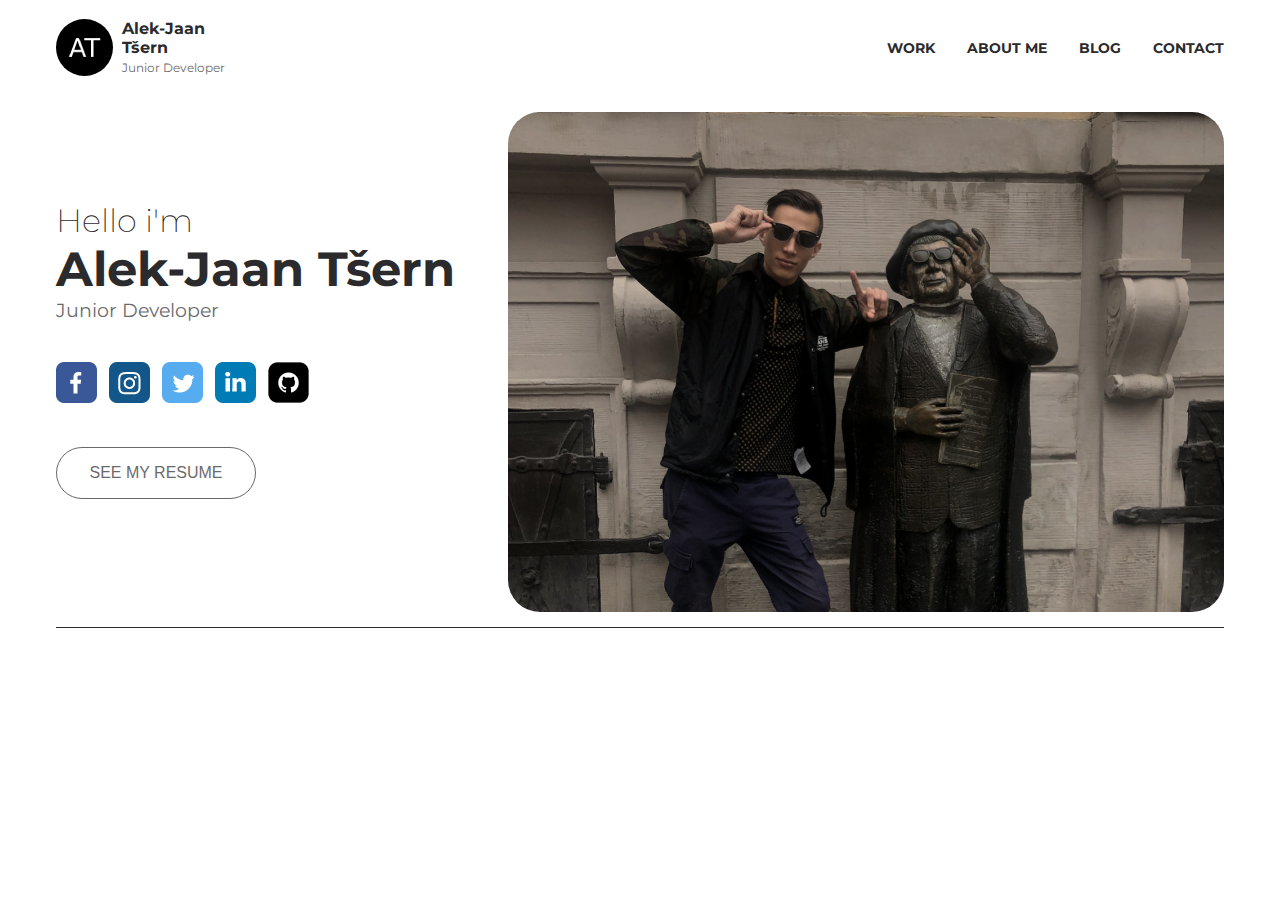
==== portfolio/index.html @ 9b3d6ac4 "portfolio project start" ====
<!doctype html>
<html lang="en">
<head>
    <meta charset="UTF-8">
    <meta name="viewport" content="width=device-width, user-scalable=no, initial-scale=1.0, maximum-scale=1.0, minimum-scale=1.0">
    <meta http-equiv="X-UA-Compatible" content="ie=edge">
    <link rel="preconnect" href="https://fonts.gstatic.com">
    <link href="https://fonts.googleapis.com/css2?family=Montserrat:ital,wght@0,300;0,400;0,700;1,300&display=swap" rel="stylesheet">
    <link rel="stylesheet" href="css/styles.css">
    <title>Portfolio</title>
</head>

<body>
    <header class="header">
        <div class="container">
            <div class="inner-header">
                <div class="user">
                    <img class="user-avatar" src="img/avatar_photo.png" alt="avatar-photo">
                    <div class="user-content">
                        <div class="user-name">Alek-Jaan <br> Tšern</div>
                        <div class="user-profession">Junior Developer</div>
                    </div>
                </div>
                <div class="nav">
                    <a href="#" class="nav-link">work</a>
                    <a href="#" class="nav-link">about me</a>
                    <a href="#" class="nav-link">blog</a>
                    <a href="#" class="nav-link">contact</a>
                </div>
            </div>
        </div>
    </header>
    <div class="intro">
        <div class="container">
            <div class="intro-inner">
                <div class="intro-content">
                    <h2 class="intro-subtitle">Hello i'm</h2>
                    <h1 class="intro-title">Alek-Jaan Tšern</h1>
                    <div class="intro-text">Junior Developer</div>
                    <div class="social">
                        <a href="https://www.facebook.com/profile.php?id=100003270018156" class="social-link"><img src="img/facebook.png" alt="facebook"></a>
                        <a href="https://www.instagram.com/winlanto/" class="social-link"><img src="img/instagram.png" alt="instagram"></a>
                        <a href="https://twitter.com/winlanto" class="social-link"><img src="img/twitter.png" alt="twitter"></a>
                        <a href="https://www.linkedin.com/in/alek-jaan-tsern-910b77205/" class="social-link"><img src="img/linkedin.png" alt="lindkedin"></a>
                        <a href="https://github.com/Winlanto/" class="social-link"><img src="img/github.png" alt="github"></a>
                    </div>
                    <button class="btn" type="button">see my resume</button>
                    <img class="intro-photo" src="img/photo.png" alt="photo">
                </div>
            </div>
        </div>
    </div>
</body>
</html>
---- portfolio/css/styles.css ----
/* 1rem = 16px*/
:root{
    --black: #2b2a2c;
    --grey: #7f7f7f;
    --light-grey: #cccccc;
    --white: #ffffff;
}
body{
    font-family: 'Montserrat', sans-serif;
    margin: 0;
    font-size: 1rem;
    color: #000000;

}
h1, h2, h3, h4, h5, h6 {
    margin: 0;

}
p{
    margin: 0 0 1rem;
}
*,
*:before,
*:after{
    box-sizing: border-box;
}
.container{
    width: 100%;
    max-width: 1200px;
    padding-left: 1rem;
    padding-right: 1rem;
    margin: 0 auto;
}
.header{
    margin: 1.2rem 0;
    position: relative;
}
.inner-header{
    display: flex;
    justify-content: space-between;
    align-items: center;
}
.user{
    display: flex;

}
.user-avatar {
    border-radius: 50%;
}
.user-content{
    padding-left: 9px;
}
.user-name{
    font-size: 1rem;
    font-weight: bold;
    color: var(--black);
    margin-bottom: 3px;
}
.user-profession{
    font-size: 0.75rem;
    color: var(--black);
    opacity: 0.7;
}
.nav{
    display: flex;
    flex-wrap: wrap;
    align-items: center;
    height: 100%;
}
.nav-link{
    margin-left: 2rem;
    position: relative;
    font-size: 0.9rem;
    color: var(--black);
    font-weight: bold;
    text-transform: uppercase;
    text-decoration: none;
}
.nav-link:hover{
    border-bottom: 2px solid var(--black);
    padding: 0 0 4px;
}
.intro{

}
.intro-inner{
    display: flex;
    padding-top: 6.6rem;
    padding-bottom: 8rem;
    position: relative;
    border-bottom: 1px solid var(--black);
}
.intro-content{

}

.intro-subtitle{
    font-weight: 200;
    color: var(--black);
    font-size: 2rem;
}
.intro-title{
    font-weight: 700;
    color: var(--black);
    font-size: 3rem;

}
.intro-text{
    opacity: 0.7;
    color: var(--black);
    font-size: 1.2rem;
    padding-bottom: 8px;
}
.social{
    margin-top: 2rem;
    margin-bottom: 2.5rem;
    display: flex;

}
.social-link{
    margin-right: 0.75rem;
    text-decoration: none;
}
.social-link:hover{
    transform: translateY(-5px);
}
.btn{
    display: inline-block;
    vertical-align: top;
    width: 12.5rem;
    border: 1px solid var(--black);
    border-radius: 1.8rem;
    background: none;
    cursor: pointer;
    padding: 1rem 2rem;
    font-size: 1rem;
    color: var(--black);
    text-decoration: none;
    text-transform: uppercase;
    text-align: center;
    opacity: 0.7;
}
.btn:hover{
    color: var(--white);
    background-color: var(--black);
}
.intro-photo{
    position: absolute;
    bottom: -1px;
    right: 0;
    z-index: 1;
    margin-bottom: 1rem;
    border-radius: 2rem;
}
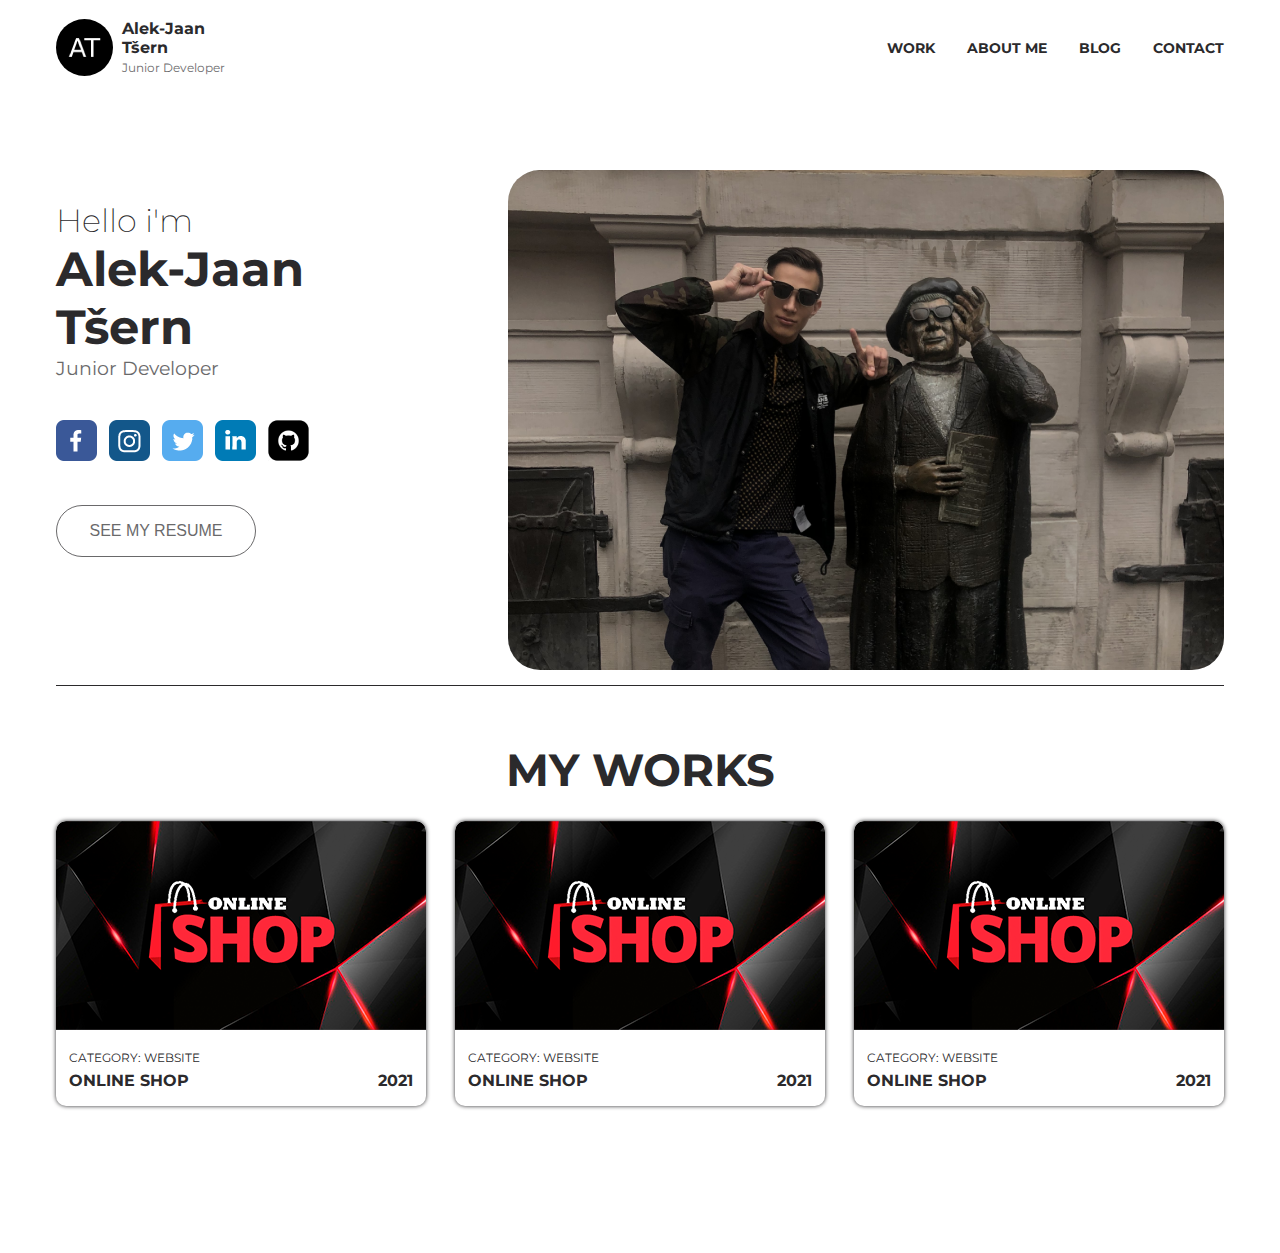
==== commit 8fa25c9c: "main block" ====
--- a/portfolio/index.html
+++ b/portfolio/index.html
@@ -35,14 +35,14 @@
             <div class="intro-inner">
                 <div class="intro-content">
                     <h2 class="intro-subtitle">Hello i'm</h2>
-                    <h1 class="intro-title">Alek-Jaan Tšern</h1>
+                    <h1 class="intro-title">Alek-Jaan <br> Tšern</h1>
                     <div class="intro-text">Junior Developer</div>
                     <div class="social">
-                        <a href="https://www.facebook.com/profile.php?id=100003270018156" class="social-link"><img src="img/facebook.png" alt="facebook"></a>
-                        <a href="https://www.instagram.com/winlanto/" class="social-link"><img src="img/instagram.png" alt="instagram"></a>
-                        <a href="https://twitter.com/winlanto" class="social-link"><img src="img/twitter.png" alt="twitter"></a>
-                        <a href="https://www.linkedin.com/in/alek-jaan-tsern-910b77205/" class="social-link"><img src="img/linkedin.png" alt="lindkedin"></a>
-                        <a href="https://github.com/Winlanto/" class="social-link"><img src="img/github.png" alt="github"></a>
+                        <a href="https://www.facebook.com/profile.php?id=100003270018156" target="_blank" class="social-link"><img src="img/facebook.png" alt="facebook"></a>
+                        <a href="https://www.instagram.com/winlanto/" target="_blank" class="social-link"><img src="img/instagram.png" alt="instagram"></a>
+                        <a href="https://twitter.com/winlanto" target="_blank" class="social-link"><img src="img/twitter.png" alt="twitter"></a>
+                        <a href="https://www.linkedin.com/in/alek-jaan-tsern-910b77205/" target="_blank" class="social-link"><img src="img/linkedin.png" alt="lindkedin"></a>
+                        <a href="https://github.com/Winlanto/" target="_blank" class="social-link"><img src="img/github.png" alt="github"></a>
                     </div>
                     <button class="btn" type="button">see my resume</button>
                     <img class="intro-photo" src="img/photo.png" alt="photo">
@@ -50,5 +50,49 @@
             </div>
         </div>
     </div>
+    <div class="works">
+        <div class="container">
+            <h3 class="text-center">My works</h3>
+            <div class="portfolio">
+                <div class="work">
+                    <img class="work-logo" src="img/work_logo.png" alt="work-photo">
+                    <div class="work-content">
+                        <div class="work-category">Category: website</div>
+                        <div class="work-title">
+                            Online Shop
+                            <div class="work-date">2021</div>
+                        </div>
+                    </div>
+                </div>
+                <div class="work">
+                    <img src="img/work_logo.png" alt="work-photo">
+                    <div class="work-content">
+                        <div class="work-category">Category: website</div>
+                        <div class="work-title">
+                            Online Shop
+                            <div class="work-date">2021</div>
+                        </div>
+                    </div>
+                </div>
+                <div class="work">
+                    <img src="img/work_logo.png" alt="work-photo">
+                    <div class="work-content">
+                        <div class="work-category">Category: website</div>
+                        <div class="work-title">
+                            Online Shop
+                            <div class="work-date">2021</div>
+                        </div>
+                    </div>
+                </div>
+            </div>
+        </div>
+    </div>
+    <div class="about">
+        <div class="container">
+            <div class="inner-about">
+                <img src="" alt="">
+            </div>
+        </div>
+    </div>
 </body>
 </html>--- a/portfolio/css/styles.css
+++ b/portfolio/css/styles.css
@@ -25,7 +25,6 @@
     box-sizing: border-box;
 }
 .container{
-    width: 100%;
     max-width: 1200px;
     padding-left: 1rem;
     padding-right: 1rem;
@@ -80,9 +79,6 @@
     border-bottom: 2px solid var(--black);
     padding: 0 0 4px;
 }
-.intro{
-
-}
 .intro-inner{
     display: flex;
     padding-top: 6.6rem;
@@ -90,10 +86,6 @@
     position: relative;
     border-bottom: 1px solid var(--black);
 }
-.intro-content{
-
-}
-
 .intro-subtitle{
     font-weight: 200;
     color: var(--black);
@@ -151,4 +143,51 @@
     z-index: 1;
     margin-bottom: 1rem;
     border-radius: 2rem;
+}
+.text-center{
+    margin-top: 3.5rem;
+    margin-bottom: 1.5rem;
+    text-align: center;
+    text-transform: uppercase;
+    font-size: 45px;
+    color: var(--black);
+    font-weight: bold;
+}
+.works{
+    margin-bottom: 7rem;
+}
+.portfolio{
+    display: flex;
+    flex-wrap: wrap;
+    justify-content: space-between;
+}
+.work{
+    overflow: hidden;
+    box-shadow: 0 0 4px var(--black);
+    border-radius: 10px;
+    margin-bottom: 1rem;
+}
+.work:hover{
+    box-shadow: 0 0 25px var(--black);
+}
+.work-content{
+    padding: 1rem 0.8rem;
+}
+.work-category{
+    font-size: 0.75rem;
+    color: var(--black);
+    text-transform: uppercase;
+    margin-bottom: 0.4rem;
+}
+.work-title{
+    display: flex;
+    justify-content: space-between;
+    font-weight: bold;
+    font-size: 1rem;
+    color: var(--black);
+    text-transform: uppercase;
+
+}
+.work-date{
+
 }